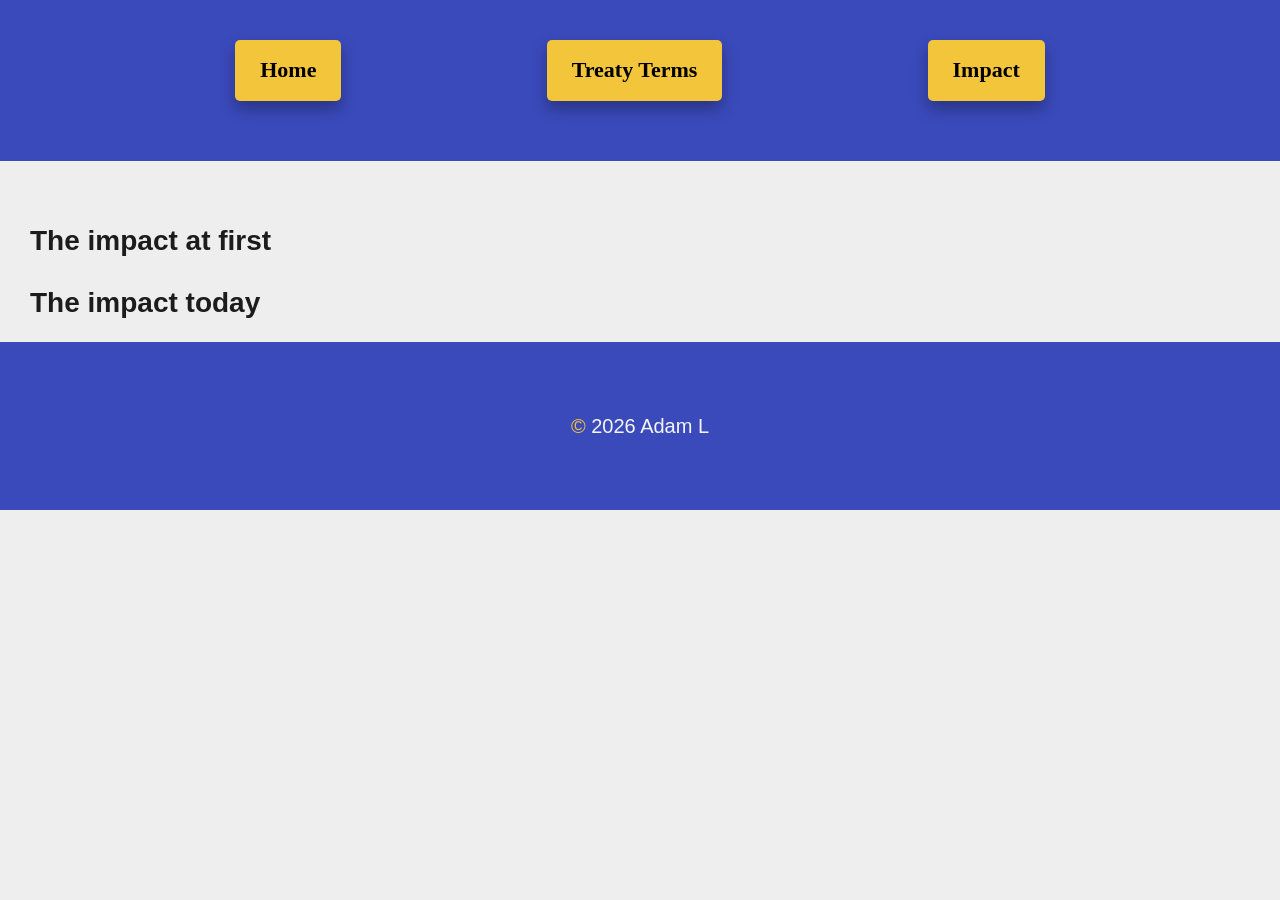
==== impact.html @ c3481e78 "third webpage" ====
<!--
  Name: Adam L
  Course: Web Development
  Teacher: Mr. Hardman
  School: PTC
  Date last modified: May 8, 2026
-->

<!doctype html>
<html lang="en">
  <head>
    <meta charset="UTF-8" />
    <meta name="viewport" content="width=device-width, initial-scale=1.0" />
    <title>Document</title>

    <link rel="stylesheet" href="styles/style.css" />
  </head>

  <body>
    <a href="#main-content" class="skip-link">Skip to main content</a>
    <header>
      <nav aria-label="Main navigation">
        <ul>
          <li><a href="index.html">Home</a></li>
          <li><a href="treaty-terms.html">Treaty Terms</a></li>
          <li><a href="impact.html">Impact</a></li>
        </ul>
      </nav>
    </header>

    <main id="main-content">
      <section>
        <h2>The impact at first</h2>
        <div></div>
      </section>

      <section>
        <h2>The impact today</h2>
        <div></div>
      </section>
    </main>

    <footer>
      <p><span class="copyright">&copy;</span> 2026 Adam L</p>
    </footer>
  </body>
</html>
---- styles/style.css ----
/* 
  I used a yellow tone as the primary color as it gets readers attention and
  gives feelings of happiness and warmth. I used a blue tone as the secondary 
  color because blue gives the feelings of trust and security to users. The
  neutral colors are a tones of white for the bacground and text bachgrounds 
  for simplicity and cleanliness, and my other nuetral color is black for the
  texts. I picked blue and yellow overall because they are mostly complementary
  colors and many brands or others like IKEA, Pokemon, Best Buy, Warner Bros,
  and the flag of Bosnia and Herzgovina uses them.
*/

/*
  Make all elements include padding and border into the element size and makes
  the line height to a size of 140%
*/
* {
  box-sizing: border-box;
  line-height: 140%;
}

/* 
  Removed the default space around the page, set the text color to black,
  and background color to a light gray 
*/
html {
  font-size: 62.5%;
}

body {
  margin: 0;
  color: #1c1c1c;
  background-color: #eeeeee;
  font-size: 2rem;
}

/* 
  Header goes across the whole page width and has space on the top and bottom 
*/
header {
  width: 100%;
  padding: 40px 0;
  background-color: #3a4abb;
  margin-bottom: 60px;
}

#banner {
  position: relative; /* Lets me place things like the dark overlay inside it */
  width: 95%; /* Makes the banner take up most of the width */
  height: 550px; /* Sets a tall height so it is visible */
  border-radius: 10px; /* Rounds the corners so the banner looks clean */
  margin: 0 auto 80px auto; /* Centers the banner and adds gap below it */
  background-image: url("../images/treaty 1 flag.webp"); /* Makes the flag as a background. */
  background-size: cover; /* Makes sure the image fills the whole banner area. */
  background-position: center; /* Keeps the middle of the image */
  display: flex; /* Helps me center the text inside the banner */
  justify-content: center; /* Centers the title text horizontally */
  align-items: center; /* Centers the title text vertically as well */
  box-shadow: 0 8px 16px rgba(0, 0, 0, 0.3); /* Adds a shadow to make the banner look raised */
}

#banner::before {
  content: ""; /* Makes the overlay appear */
  position: absolute; /* Makes the overlay stretch across the banner */
  inset: 0; /* Makes the dark shade cover every corner of the banner */
  border-radius: 10px; /* Matches the rounded corners of the main banner */
  background-color: rgba(
    0,
    0,
    0,
    0.55
  ); /* Adds the dark tint so the white text is easy to read */
  z-index: 0; /* Keeps the dark shade behind the text */
}

#banner h1 {
  position: relative; /* Keeps the text on top of the dark overlay */
  color: #eeeeee; /* Uses an off-white color so its easy to read */
  text-align: center; /* Keeps the text centered */
  letter-spacing: 2px; /* Adds a tiny bit of space between letters */
  z-index: 1; /* Puts the text on the very top layer */
}

/* 
  Navigation list is evenly spaced, removed default padding and no bullets, 
  and centered it 
*/
nav ul {
  display: flex;
  justify-content: space-evenly;
  gap: 60px;
  padding: 0;
  margin: 0 auto;
  list-style: none;
  width: 100%;
  max-width: 1100px;
}

nav ul li a {
  color: #000000;
  text-decoration: none;
  font-size: 2.2rem;
  padding: 15px 25px;
  display: block;
  background-color: #f3c53b;
  border-radius: 5px;
  font-weight: bold;
  transition: background-color 0.2s ease;
  box-shadow: 0 8px 16px rgba(0, 0, 0, 0.3);
}

nav ul li a:hover,
nav ul li a:focus {
  background-color: #e0b22f;
  text-decoration: underline;
}

/* 
  Section that keeps content inside a max width and adds some space on 
  the sides so it doesn't touch the page edges 
*/
section {
  margin: 0 auto;
  padding: 0 30px;
  max-width: 1300px;
}

/* 
  Changes the size to 40px and bottom margin to 20px 
*/
h1 {
  font-size: 4.4rem;
  margin-bottom: 20px;
}

/* 
  size to 35px and bottom space 20px 
*/
h2 {
  font-size: 2.8rem;
  font-family: sans-serif;
  margin-bottom: 20px;
}

a {
  font-size: 2rem;
  margin-bottom: 20px;
}

/* 
  Makes paragraph text bigger fonted 
*/
p {
  font-size: 2rem;
  font-family: sans-serif;
  margin-bottom: 20px;
}

/* 
  The wrapper automatically fits around the content 
*/
.flex-wrapper {
  display: flex;
  margin-top: 25px;
  margin-bottom: 150px;
  border: 2px solid #212121;
  border-radius: 3px;
  background-color: #ebebeb;
  overflow: hidden;
  flex-wrap: nowrap;
  gap: 0;
  padding: 30px;
  align-items: flex-start;
  box-shadow: 0 8px 16px rgba(0, 0, 0, 0.3);
}

/* 
  This element styles the image inside the box so it stays on the left 
*/
.flex-wrapper img {
  width: 45%;
  max-width: 420px;
  min-width: 260px;
  height: auto;
  border-radius: 3px;
  flex-shrink: 0;
  margin-right: 30px;
  display: flex;
  justify-content: center;
}

/* 
Images have black border to see better 
*/
img {
  border-color: #212121;
  border-style: solid;
  border-width: 1px;
  border-radius: 5px;
  height: auto;
}

/* 
  Makes the footer background blue, and the text is centered 
*/
footer {
  background-color: #3a4abb;
  padding: 50px 0;
  width: 100%;
  text-align: center;
  color: whitesmoke;
  font-size: 18px;
}

/* 
  Skip link appears when pressing tab for accessibility
*/
.skip-link {
  position: absolute;
  left: -999px;
  top: auto;
  width: 1px;
  height: 1px;
  overflow: hidden;
}

/* 
  Styles the skip link when is focused by the cursor or tab
*/
.skip-link:focus {
  left: 10px;
  top: 10px;
  width: auto;
  height: auto;
  background: #f3c53b;
  padding: 10px;
  z-index: 100;
}

/* 
  Changes the color of the copyright symbol to a yellow shade
*/
.copyright {
  color: #f3c53b;
}
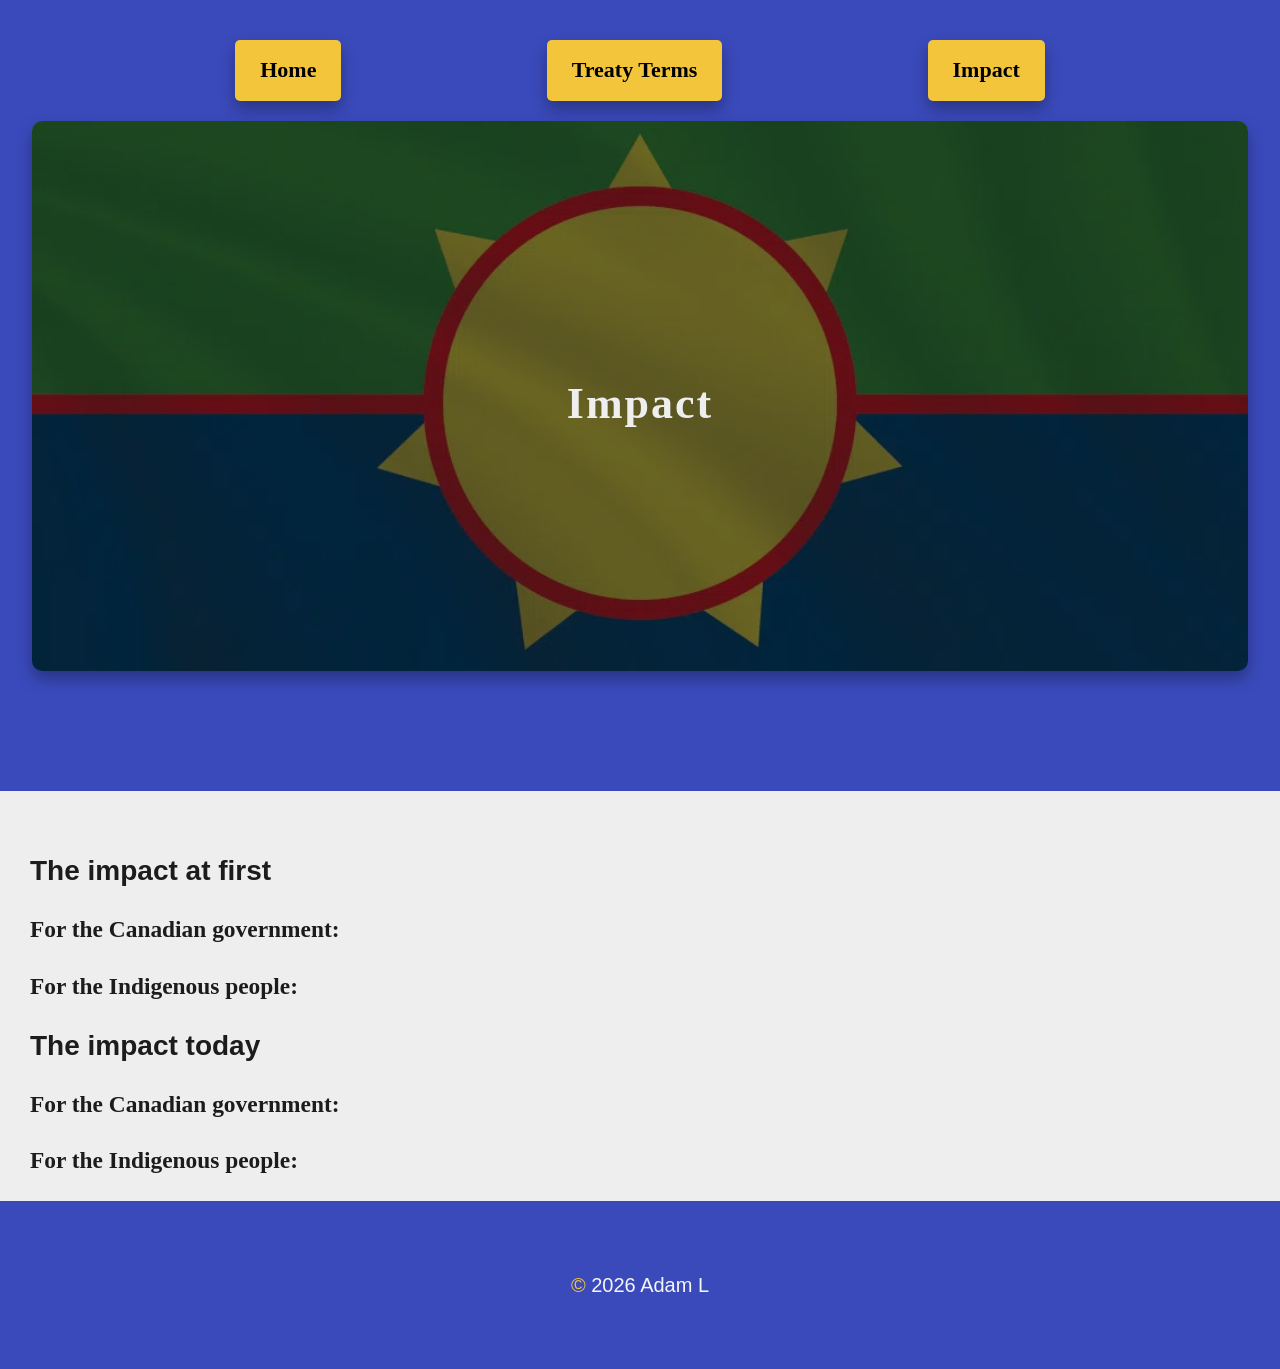
==== commit a018c413: "update" ====
--- a/impact.html
+++ b/impact.html
@@ -3,7 +3,7 @@
   Course: Web Development
   Teacher: Mr. Hardman
   School: PTC
-  Date last modified: May 8, 2026
+  Date last modified: May 11, 2026
 -->
 
 <!doctype html>
@@ -11,7 +11,7 @@
   <head>
     <meta charset="UTF-8" />
     <meta name="viewport" content="width=device-width, initial-scale=1.0" />
-    <title>Document</title>
+    <title>Impact</title>
 
     <link rel="stylesheet" href="styles/style.css" />
   </head>
@@ -26,17 +26,31 @@
           <li><a href="impact.html">Impact</a></li>
         </ul>
       </nav>
+
+      <section id="banner">
+        <h1>Impact</h1>
+      </section>
     </header>
 
     <main id="main-content">
       <section>
         <h2>The impact at first</h2>
-        <div></div>
+        <div>
+          <h3>For the Canadian government:</h3>
+          <p></p>
+          <h3>For the Indigenous people:</h3>
+          <p></p>
+        </div>
       </section>
 
       <section>
         <h2>The impact today</h2>
-        <div></div>
+        <div>
+          <h3>For the Canadian government:</h3>
+          <p></p>
+          <h3>For the Indigenous people:</h3>
+          <p></p>
+        </div>
       </section>
     </main>
 
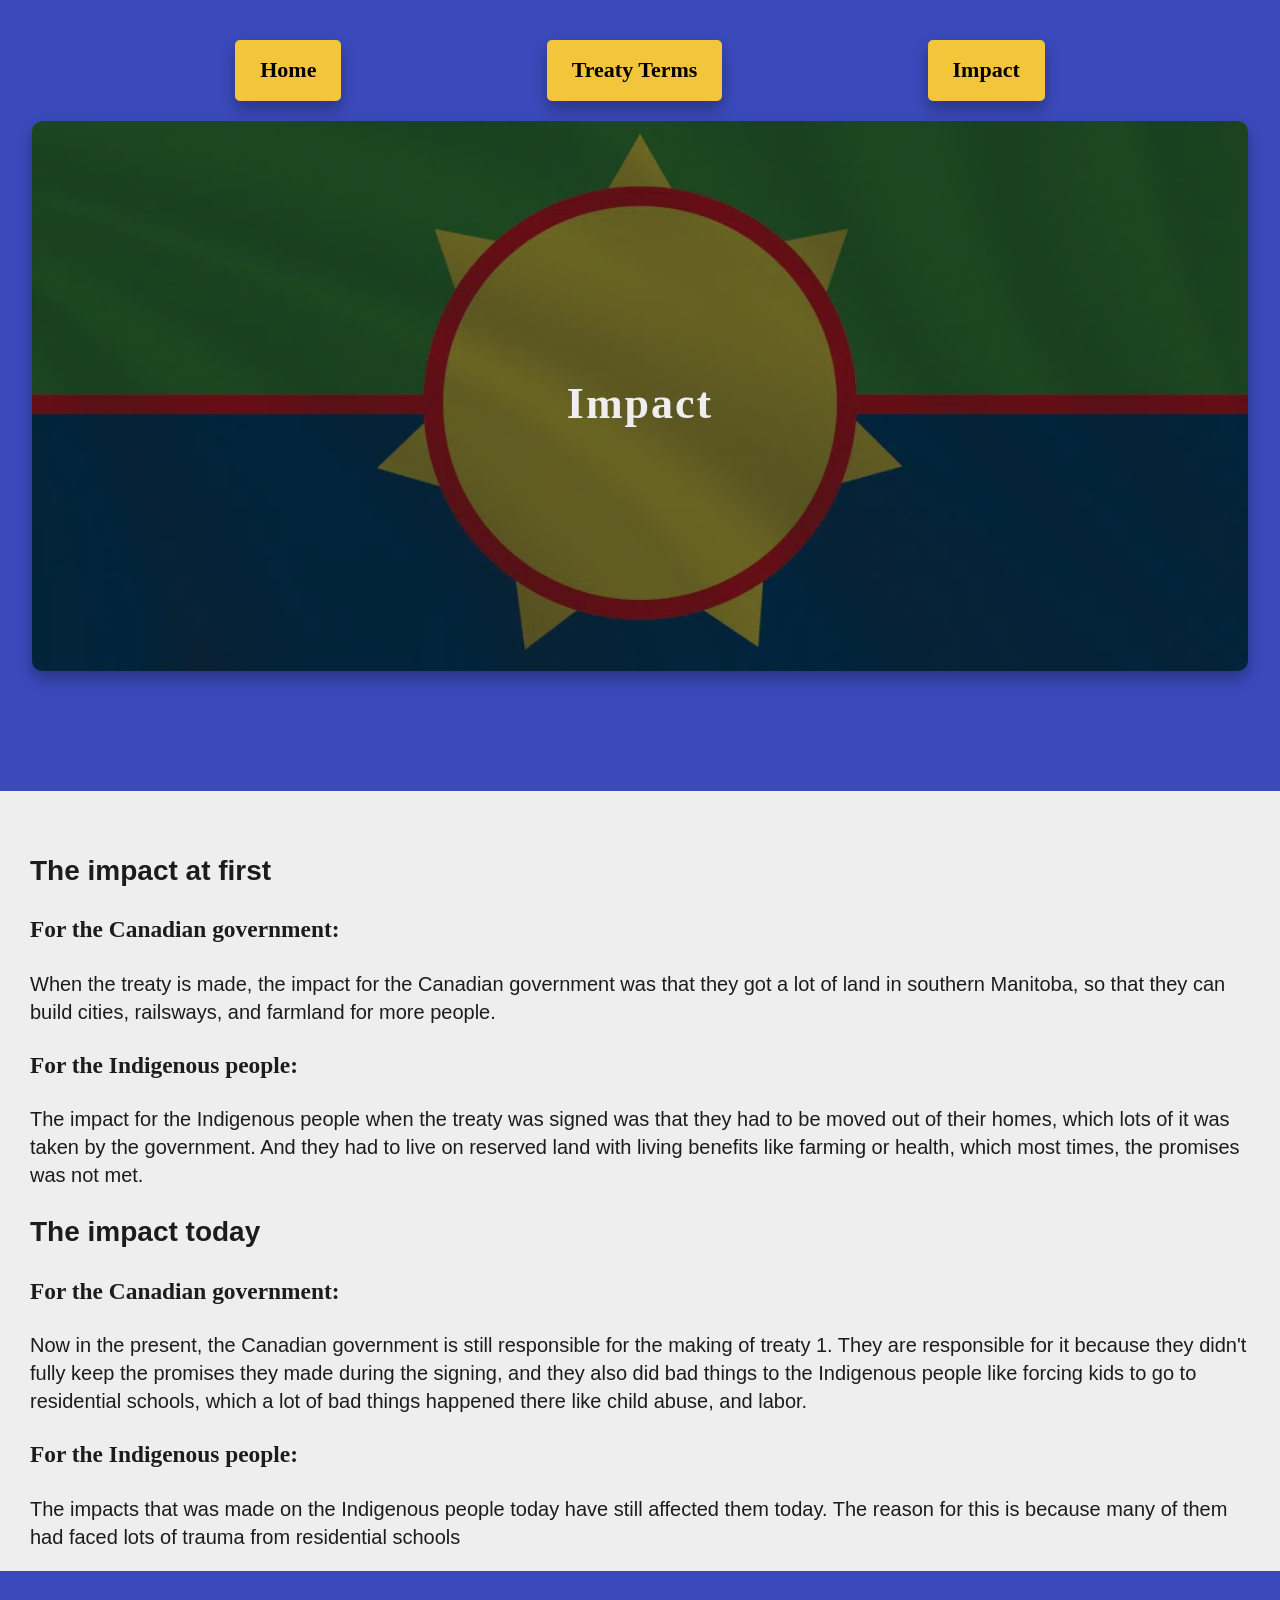
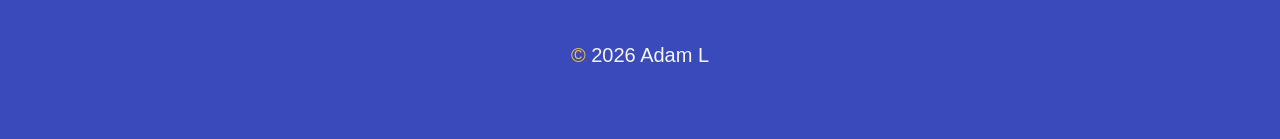
==== commit 4d653ed0: "added content not done" ====
--- a/impact.html
+++ b/impact.html
@@ -37,9 +37,19 @@
         <h2>The impact at first</h2>
         <div>
           <h3>For the Canadian government:</h3>
-          <p></p>
+          <p>
+            When the treaty is made, the impact for the Canadian government was
+            that they got a lot of land in southern Manitoba, so that they can
+            build cities, railsways, and farmland for more people.
+          </p>
           <h3>For the Indigenous people:</h3>
-          <p></p>
+          <p>
+            The impact for the Indigenous people when the treaty was signed was
+            that they had to be moved out of their homes, which lots of it was
+            taken by the government. And they had to live on reserved land with
+            living benefits like farming or health, which most times, the
+            promises was not met.
+          </p>
         </div>
       </section>
 
@@ -47,9 +57,20 @@
         <h2>The impact today</h2>
         <div>
           <h3>For the Canadian government:</h3>
-          <p></p>
+          <p>
+            Now in the present, the Canadian government is still responsible for
+            the making of treaty 1. They are responsible for it because they
+            didn't fully keep the promises they made during the signing, and
+            they also did bad things to the Indigenous people like forcing kids
+            to go to residential schools, which a lot of bad things happened
+            there like child abuse, and labor.
+          </p>
           <h3>For the Indigenous people:</h3>
-          <p></p>
+          <p>
+            The impacts that was made on the Indigenous people today have still
+            affected them today. The reason for this is because many of them had
+            faced lots of trauma from residential schools
+          </p>
         </div>
       </section>
     </main>
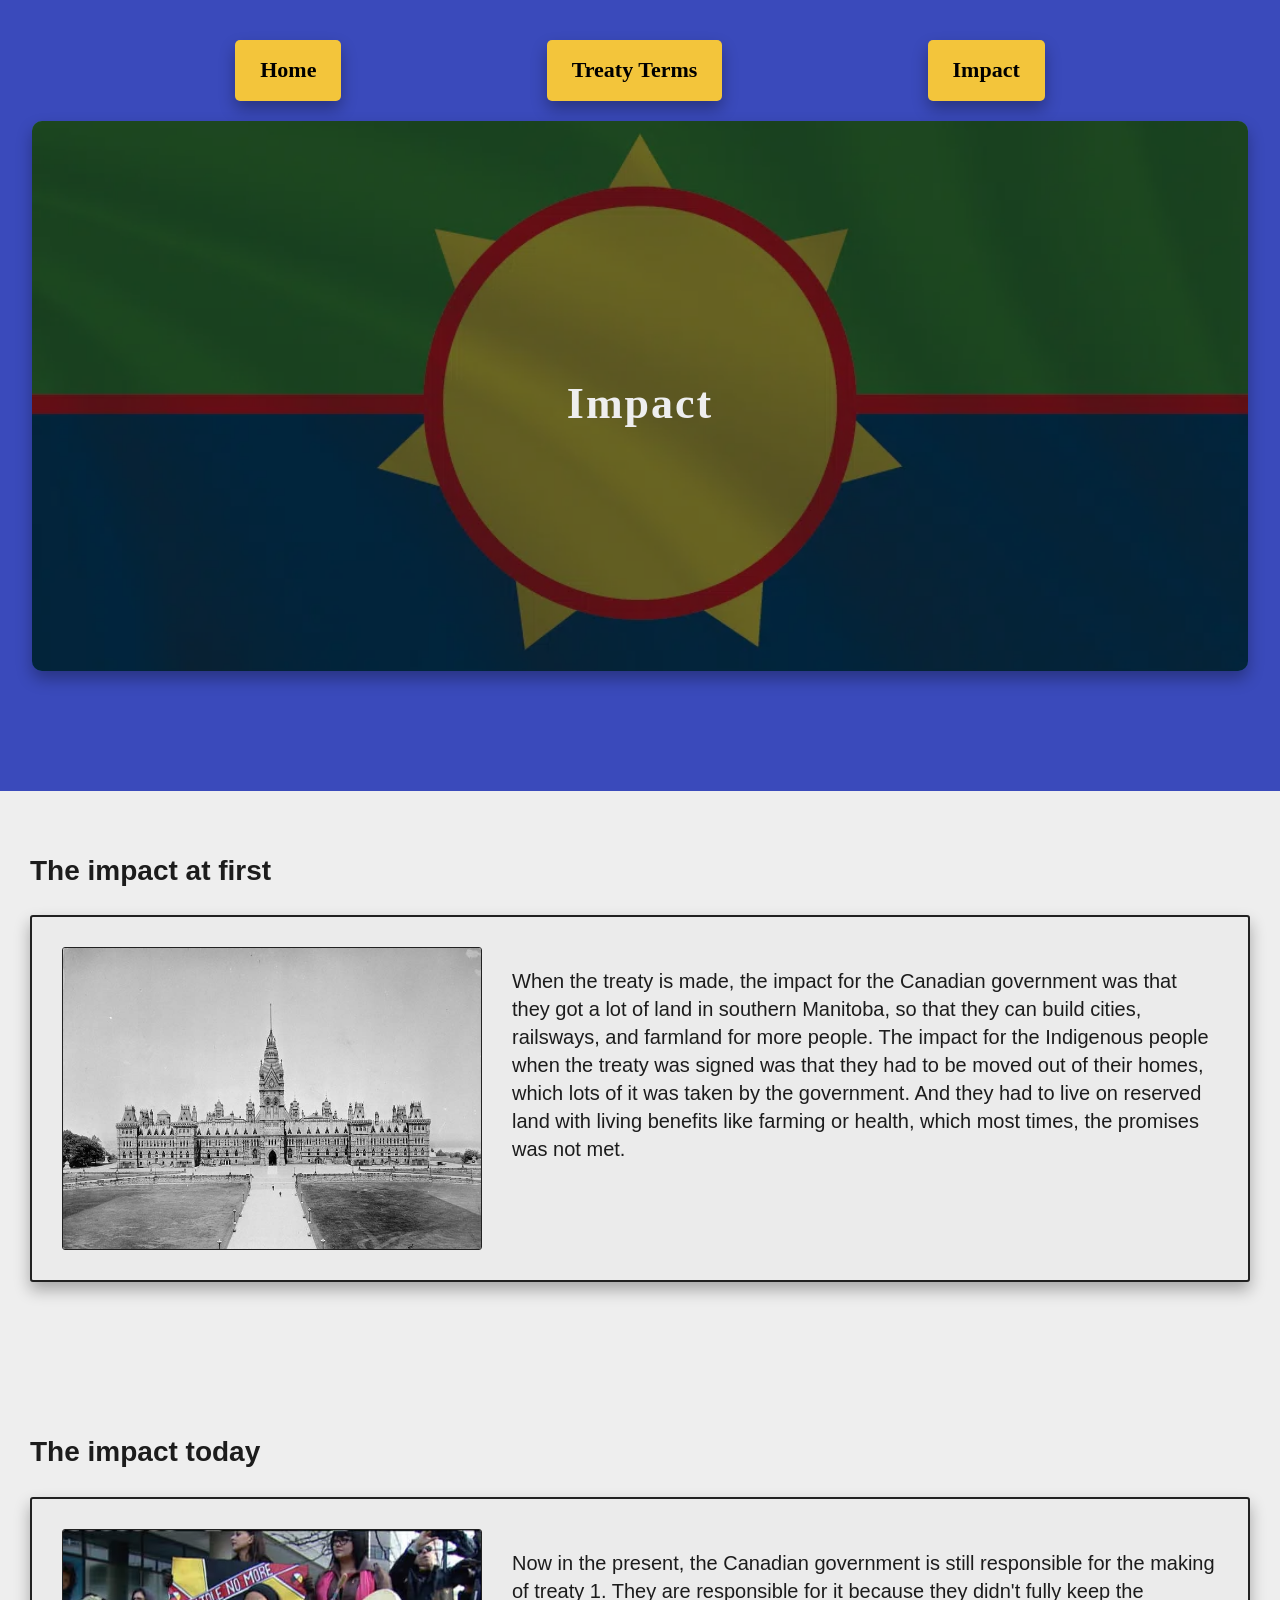
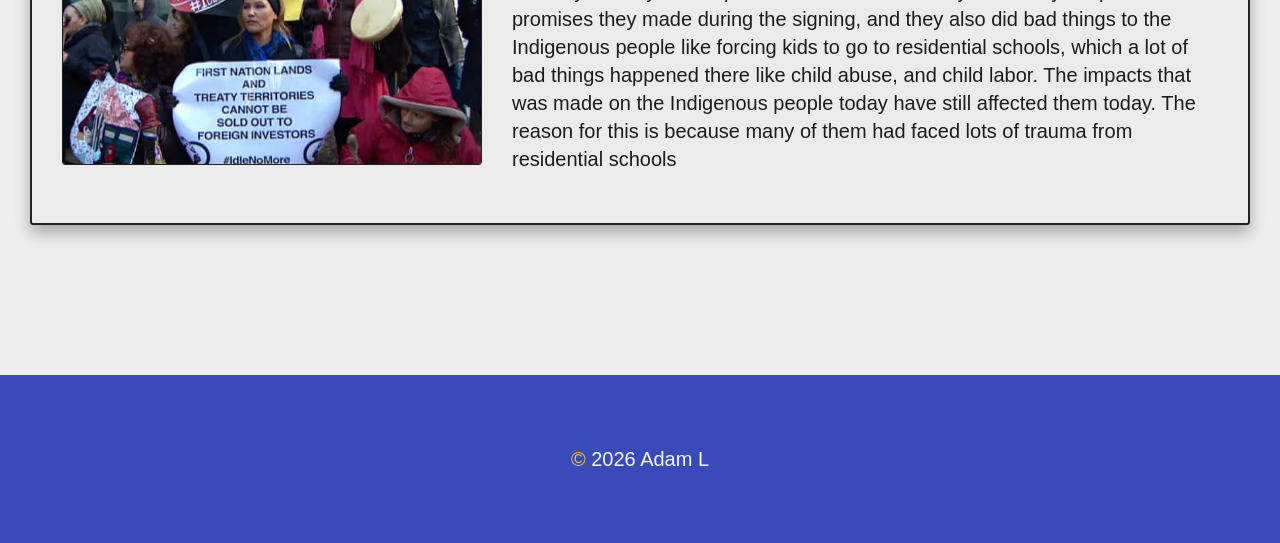
==== commit b83ed5ce: "added CSS to third page" ====
--- a/impact.html
+++ b/impact.html
@@ -3,7 +3,7 @@
   Course: Web Development
   Teacher: Mr. Hardman
   School: PTC
-  Date last modified: May 11, 2026
+  Date last modified: May 12, 2026
 -->
 
 <!doctype html>
@@ -33,43 +33,47 @@
     </header>
 
     <main id="main-content">
-      <section>
-        <h2>The impact at first</h2>
-        <div>
-          <h3>For the Canadian government:</h3>
+      <section
+        id="impact-at-first"
+        tabindex="0"
+        aria-labelledby="heading-impact-at-first">
+        <h2 id="heading-impact-at-first">The impact at first</h2>
+        <div class="flex-wrapper">
+          <img
+            src="images/Parliament building 1800.jpg"
+            alt="The Parliament building in the 1800s" />
           <p>
             When the treaty is made, the impact for the Canadian government was
             that they got a lot of land in southern Manitoba, so that they can
-            build cities, railsways, and farmland for more people.
-          </p>
-          <h3>For the Indigenous people:</h3>
-          <p>
-            The impact for the Indigenous people when the treaty was signed was
-            that they had to be moved out of their homes, which lots of it was
-            taken by the government. And they had to live on reserved land with
-            living benefits like farming or health, which most times, the
-            promises was not met.
+            build cities, railsways, and farmland for more people. The impact
+            for the Indigenous people when the treaty was signed was that they
+            had to be moved out of their homes, which lots of it was taken by
+            the government. And they had to live on reserved land with living
+            benefits like farming or health, which most times, the promises was
+            not met.
           </p>
         </div>
       </section>
 
-      <section>
-        <h2>The impact today</h2>
-        <div>
-          <h3>For the Canadian government:</h3>
+      <section
+        id="impact-today"
+        tabindex="0"
+        aria-labelledby="heading-impact-today">
+        <h2 id="heading-impact-today">The impact today</h2>
+        <div class="flex-wrapper">
+          <img
+            src="images/Treaty protest.avif"
+            alt="A group of people protesting about the treaties" />
           <p>
             Now in the present, the Canadian government is still responsible for
             the making of treaty 1. They are responsible for it because they
             didn't fully keep the promises they made during the signing, and
             they also did bad things to the Indigenous people like forcing kids
             to go to residential schools, which a lot of bad things happened
-            there like child abuse, and labor.
-          </p>
-          <h3>For the Indigenous people:</h3>
-          <p>
-            The impacts that was made on the Indigenous people today have still
-            affected them today. The reason for this is because many of them had
-            faced lots of trauma from residential schools
+            there like child abuse, and child labor. The impacts that was made
+            on the Indigenous people today have still affected them today. The
+            reason for this is because many of them had faced lots of trauma
+            from residential schools
           </p>
         </div>
       </section>
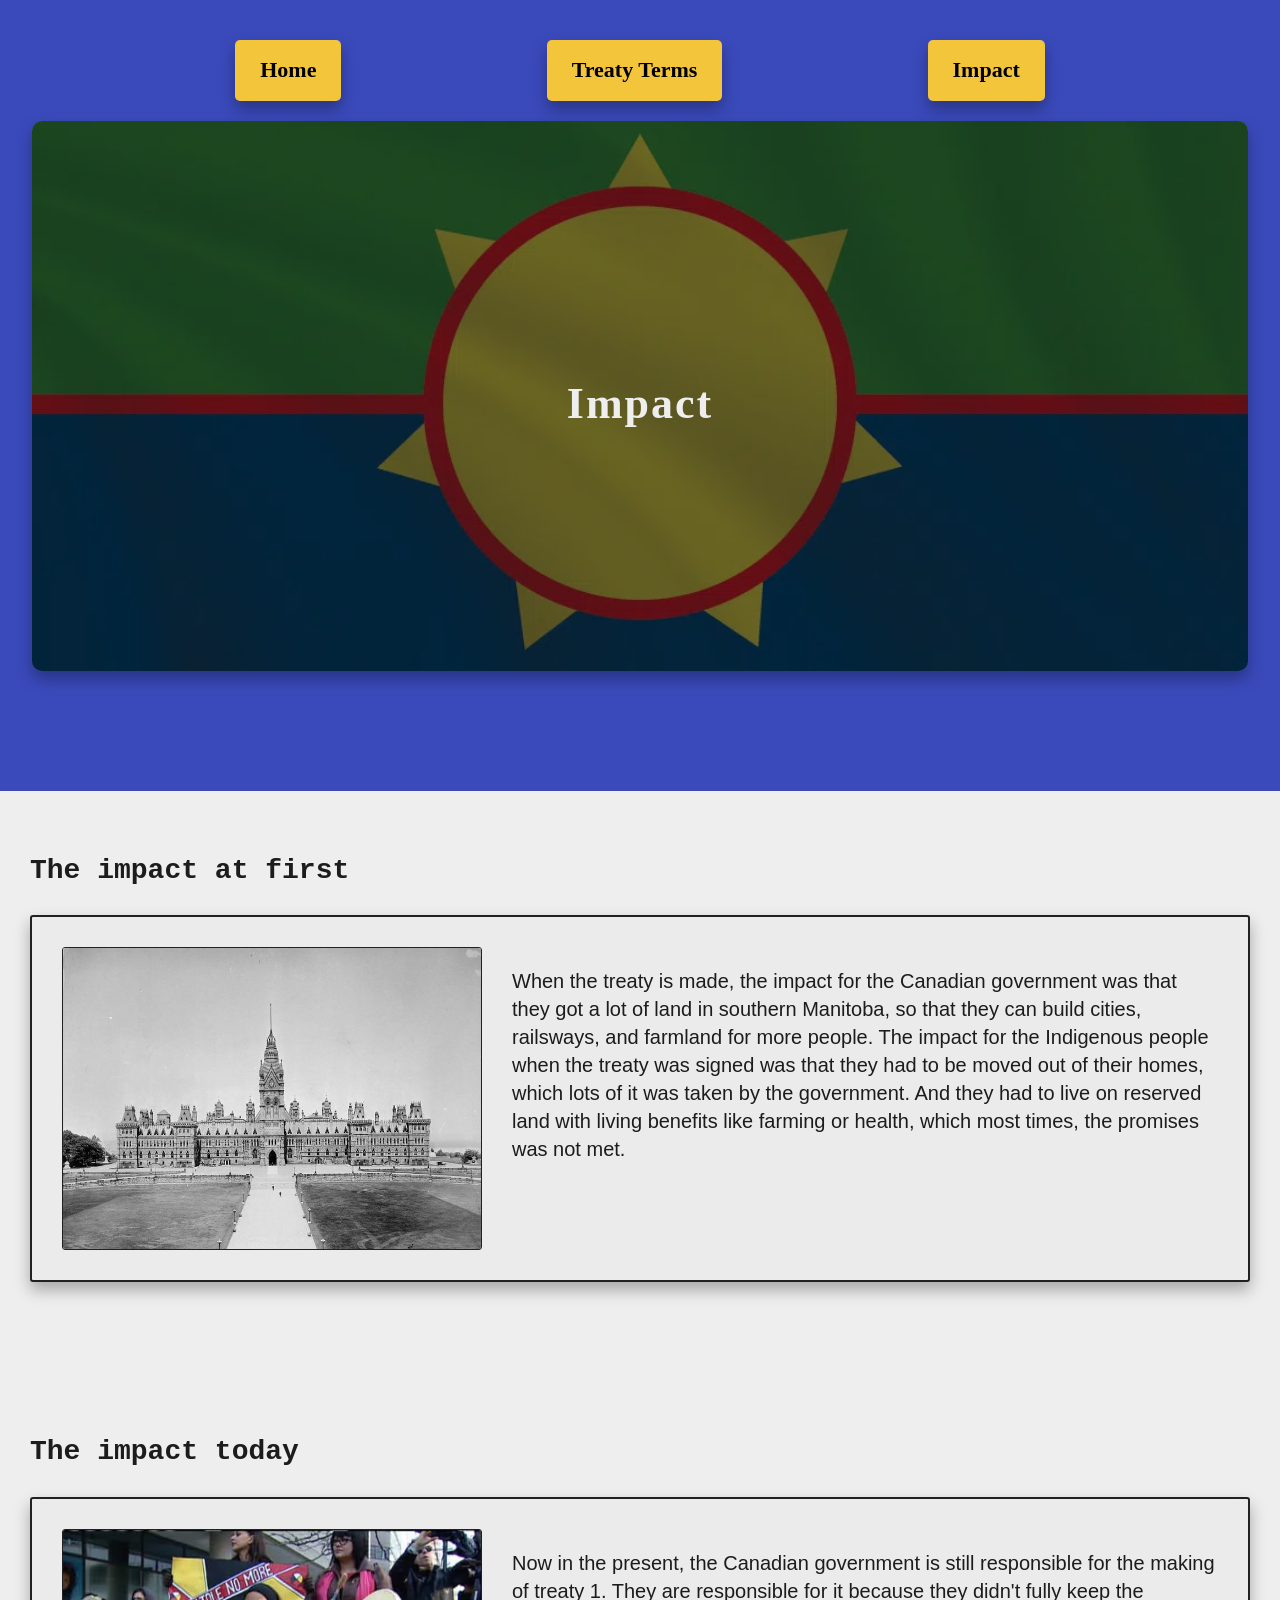
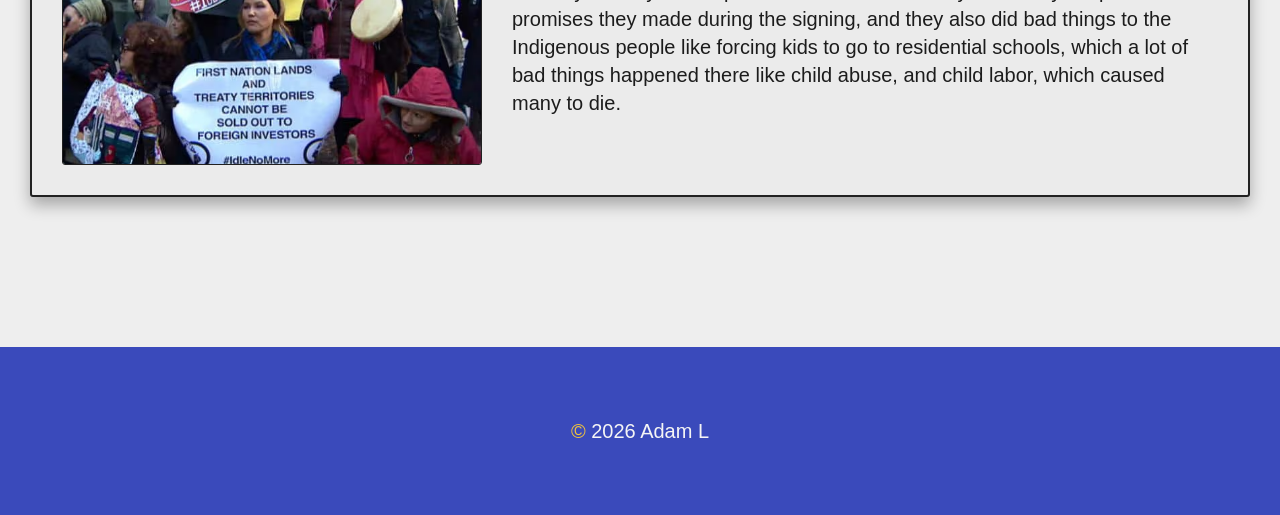
==== commit 4339be80: "update" ====
--- a/impact.html
+++ b/impact.html
@@ -3,7 +3,7 @@
   Course: Web Development
   Teacher: Mr. Hardman
   School: PTC
-  Date last modified: May 12, 2026
+  Date last modified: May 13, 2026
 -->
 
 <!doctype html>
@@ -70,10 +70,7 @@
             didn't fully keep the promises they made during the signing, and
             they also did bad things to the Indigenous people like forcing kids
             to go to residential schools, which a lot of bad things happened
-            there like child abuse, and child labor. The impacts that was made
-            on the Indigenous people today have still affected them today. The
-            reason for this is because many of them had faced lots of trauma
-            from residential schools
+            there like child abuse, and child labor, which caused many to die.
           </p>
         </div>
       </section>
--- a/styles/style.css
+++ b/styles/style.css
@@ -137,7 +137,7 @@
 */
 h2 {
   font-size: 2.8rem;
-  font-family: sans-serif;
+  font-family: "Courier New", Courier;
   margin-bottom: 20px;
 }
 
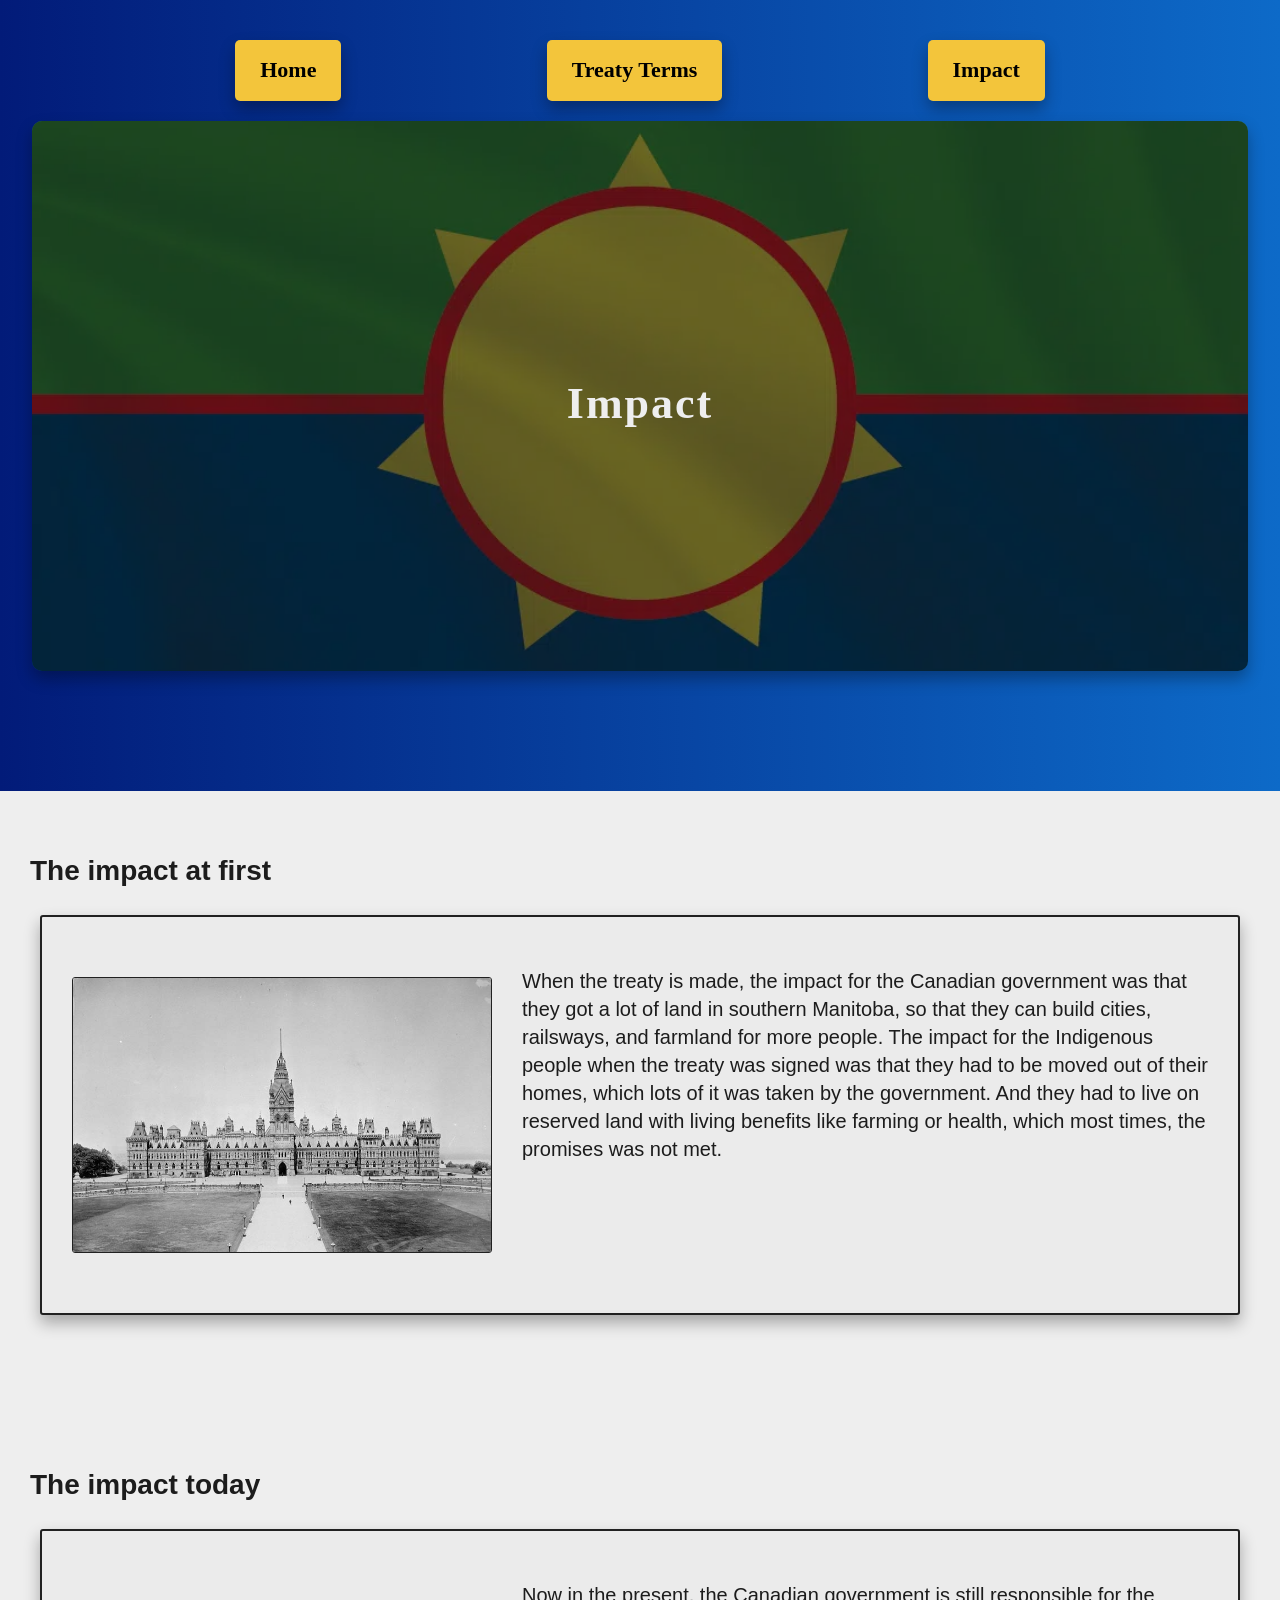
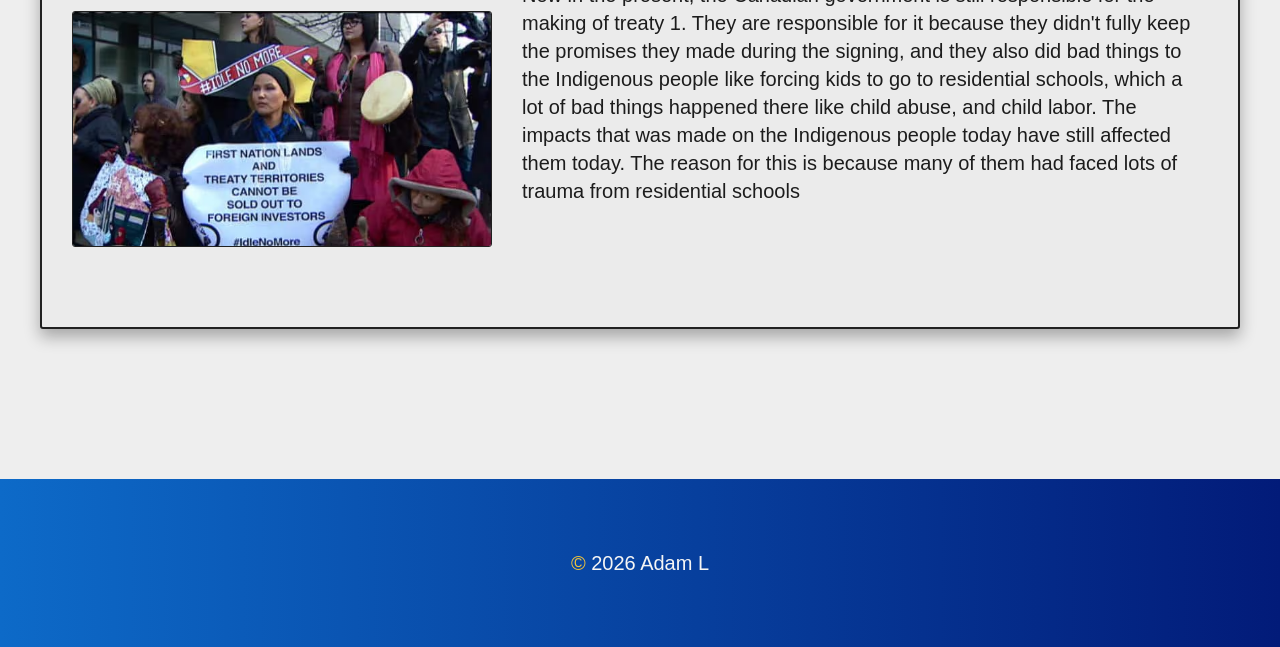
==== commit 2886911e: "added gradient" ====
--- a/impact.html
+++ b/impact.html
@@ -70,7 +70,10 @@
             didn't fully keep the promises they made during the signing, and
             they also did bad things to the Indigenous people like forcing kids
             to go to residential schools, which a lot of bad things happened
-            there like child abuse, and child labor, which caused many to die.
+            there like child abuse, and child labor. The impacts that was made
+            on the Indigenous people today have still affected them today. The
+            reason for this is because many of them had faced lots of trauma
+            from residential schools
           </p>
         </div>
       </section>
--- a/styles/style.css
+++ b/styles/style.css
@@ -1,12 +1,12 @@
 /* 
   I used a yellow tone as the primary color as it gets readers attention and
   gives feelings of happiness and warmth. I used a blue tone as the secondary 
-  color because blue gives the feelings of trust and security to users. The
-  neutral colors are a tones of white for the bacground and text bachgrounds 
-  for simplicity and cleanliness, and my other nuetral color is black for the
-  texts. I picked blue and yellow overall because they are mostly complementary
-  colors and many brands or others like IKEA, Pokemon, Best Buy, Warner Bros,
-  and the flag of Bosnia and Herzgovina uses them.
+  color because blue gives the feelings of trust to users, which is good for an 
+  information website. The neutral colors are a tones of white for the background 
+  and text backgrounds for simplicity and cleanliness, and my other neutral color 
+  is black for the texts. I picked blue and yellow overall because they are mostly 
+  complementary colors and many brands or others like IKEA, Pokemon, Best Buy, 
+  Warner Bros, and the flag of Bosnia and Herzgovina uses them.
 */
 
 /*
@@ -33,13 +33,11 @@
   font-size: 2rem;
 }
 
-/* 
-  Header goes across the whole page width and has space on the top and bottom 
-*/
 header {
   width: 100%;
   padding: 40px 0;
-  background-color: #3a4abb;
+  background: #0575e6;
+  background: linear-gradient(to right, #021b79, #0d6ac8);
   margin-bottom: 60px;
 }
 
@@ -137,7 +135,7 @@
 */
 h2 {
   font-size: 2.8rem;
-  font-family: "Courier New", Courier;
+  font-family: sans-serif;
   margin-bottom: 20px;
 }
 
@@ -160,8 +158,10 @@
 */
 .flex-wrapper {
   display: flex;
-  margin-top: 25px;
-  margin-bottom: 150px;
+  width: 100%;
+  max-width: 1200px;
+  margin: 25px auto 150px;
+  height: 400px;
   border: 2px solid #212121;
   border-radius: 3px;
   background-color: #ebebeb;
@@ -174,23 +174,22 @@
 }
 
 /* 
-  This element styles the image inside the box so it stays on the left 
+  These elements styles the image inside the box so it stays on the left 
 */
 .flex-wrapper img {
   width: 45%;
   max-width: 420px;
   min-width: 260px;
+  max-height: calc(100% - 60px);
   height: auto;
   border-radius: 3px;
   flex-shrink: 0;
   margin-right: 30px;
   display: flex;
   justify-content: center;
-}
-
-/* 
-Images have black border to see better 
-*/
+  align-self: center;
+}
+
 img {
   border-color: #212121;
   border-style: solid;
@@ -200,10 +199,10 @@
 }
 
 /* 
-  Makes the footer background blue, and the text is centered 
+  Makes the footer background a blue gradient, and the text is centered 
 */
 footer {
-  background-color: #3a4abb;
+  background: linear-gradient(to right, #0d6ac8, #021b79);
   padding: 50px 0;
   width: 100%;
   text-align: center;
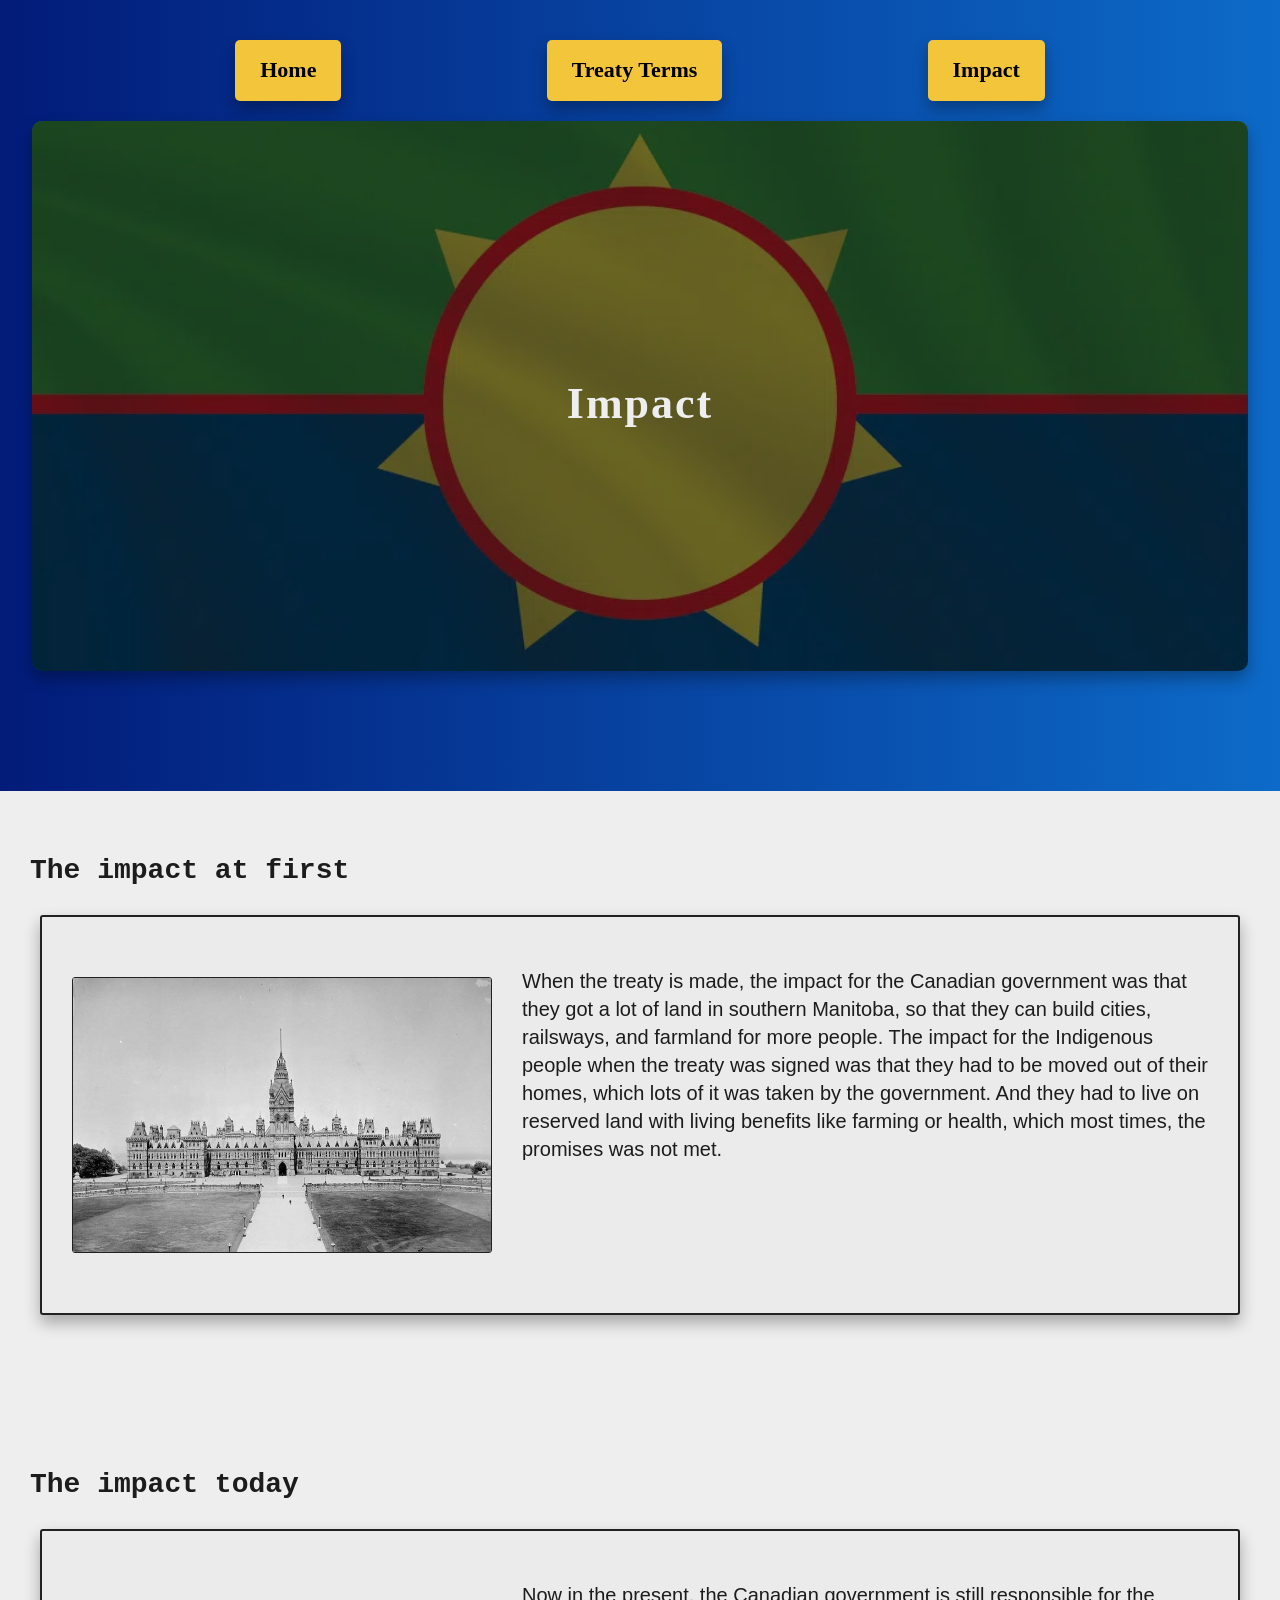
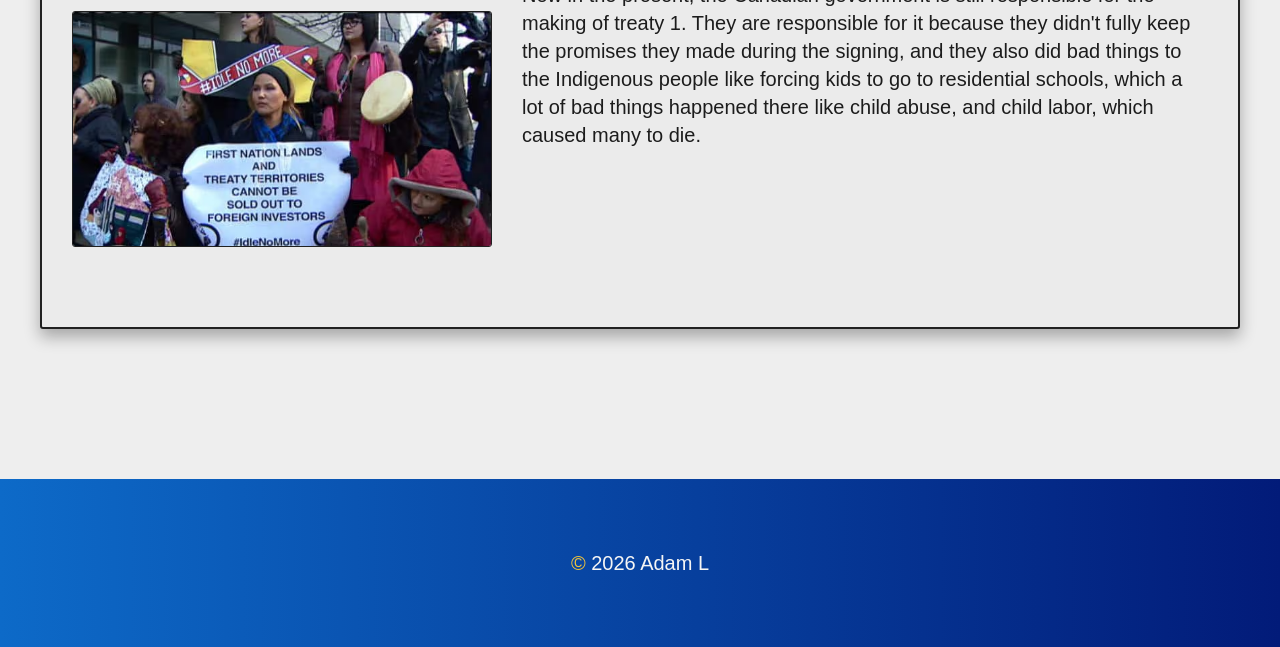
==== commit d155f448: "Merge branch 'main' of https://github.com/Opsies2449/treaty-1" ====
--- a/impact.html
+++ b/impact.html
@@ -70,10 +70,7 @@
             didn't fully keep the promises they made during the signing, and
             they also did bad things to the Indigenous people like forcing kids
             to go to residential schools, which a lot of bad things happened
-            there like child abuse, and child labor. The impacts that was made
-            on the Indigenous people today have still affected them today. The
-            reason for this is because many of them had faced lots of trauma
-            from residential schools
+            there like child abuse, and child labor, which caused many to die.
           </p>
         </div>
       </section>
--- a/styles/style.css
+++ b/styles/style.css
@@ -135,7 +135,7 @@
 */
 h2 {
   font-size: 2.8rem;
-  font-family: sans-serif;
+  font-family: "Courier New", Courier;
   margin-bottom: 20px;
 }
 
